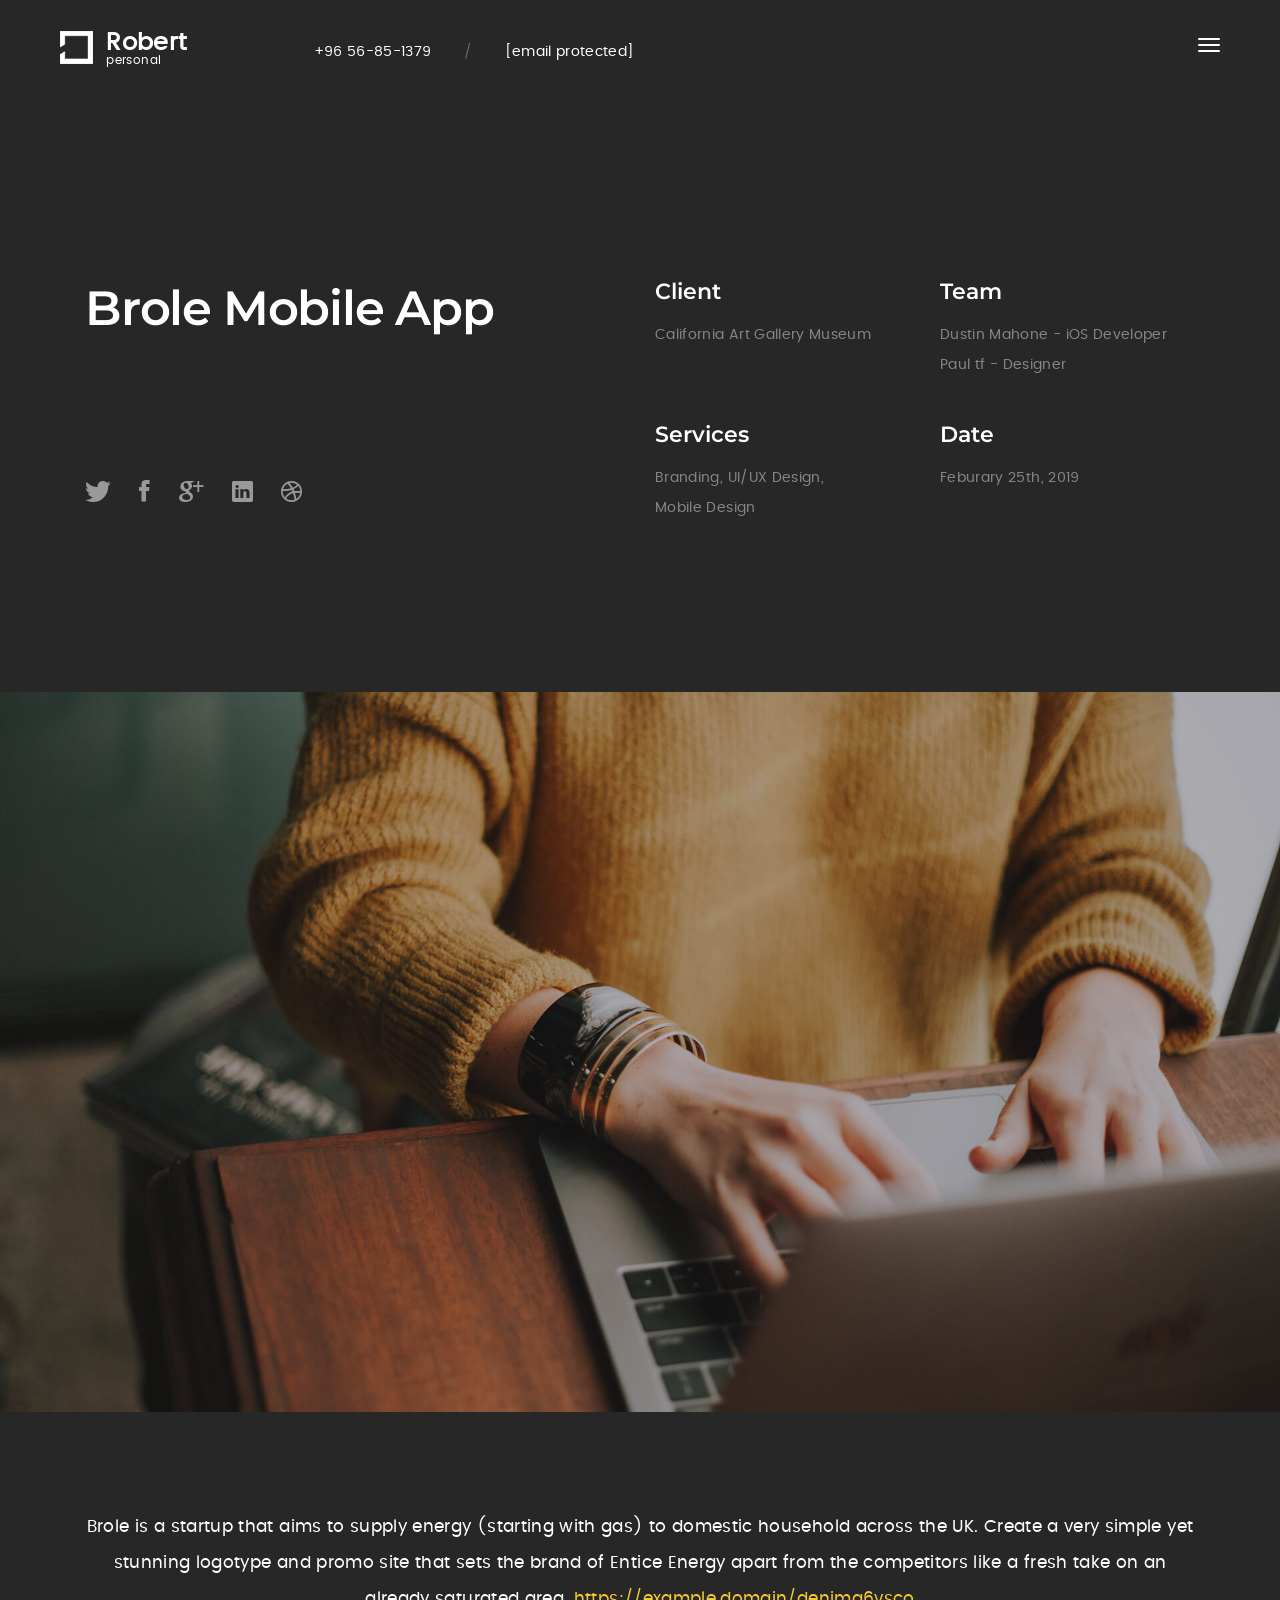
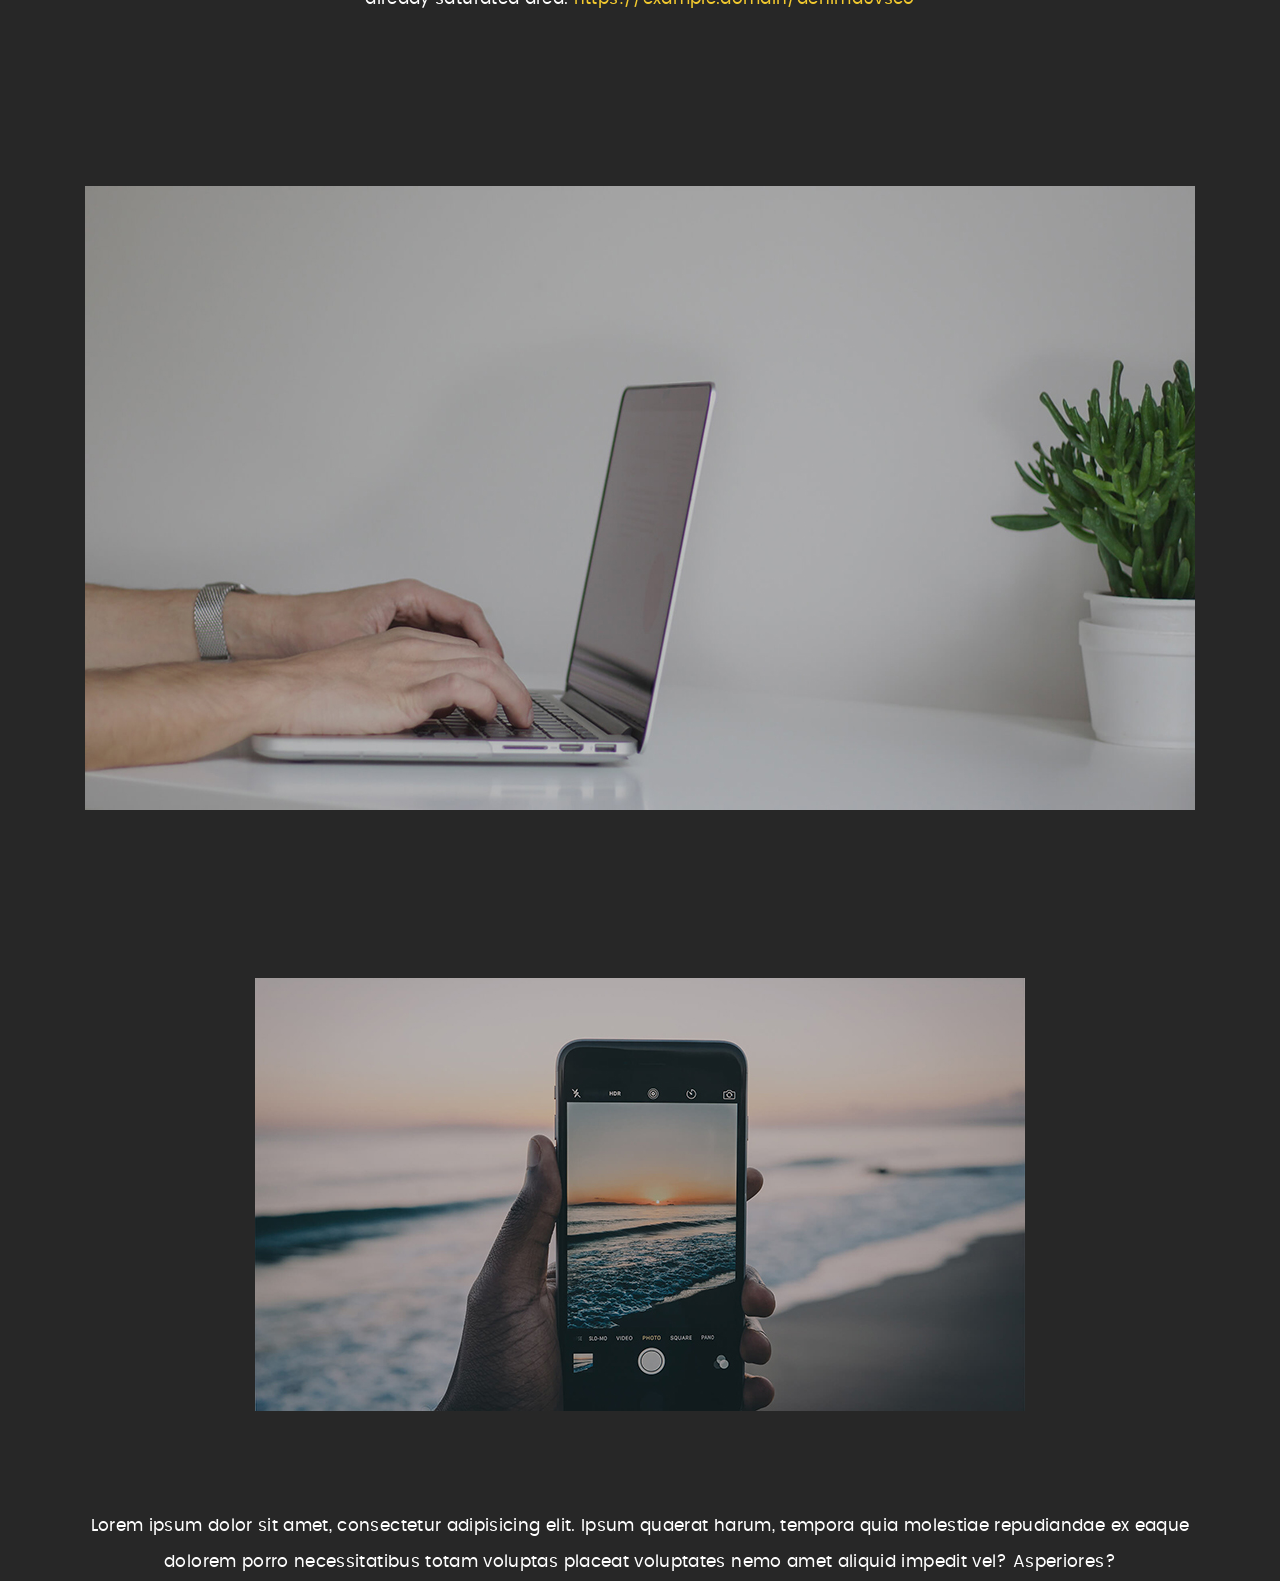
==== project-detail.html @ 03a59365 "New Portfolio website" ====
<!DOCTYPE HTML>
<html lang="en">

<!-- robert/project-detail.html  03:30:47 GMT -->
<head>
<meta charset="utf-8">
<meta name="viewport" content="width=device-width, initial-scale=1">
<meta name="description" content="">
<meta name="author" content="">

<link rel="shortcut icon" href="favicon.png">
<link rel="apple-touch-icon" href="apple-touch-icon.png">
<link rel="apple-touch-icon" sizes="72x72" href="apple-touch-icon-72x72.png">
<link rel="apple-touch-icon" sizes="114x114" href="apple-touch-icon-114x114.png">
<title>Robert - One page HTML Template</title>

<link href="https://fonts.googleapis.com/css?family=Montserrat:300,400,500,600,700&amp;display=swap" rel="stylesheet">
<link href="https://fonts.googleapis.com/css?family=Libre+Baskerville:400i&amp;display=swap" rel="stylesheet">
<link href="css/style.css" rel="stylesheet" media="screen">
</head>
<body>
<div class="animsition">
<div class="loader"><div class="spinner"><div class="double-bounce1"></div><div class="double-bounce2"></div></div></div>

<div class="click-capture"></div>

<div class="menu">
<span class="close-menu icon-cross2 right-boxed"></span>
<ul class="menu-list right-boxed">
<li data-menuanchor="page1">
<a href="index-2.html#page1">Home</a>
</li>
<li data-menuanchor="page2">
<a href="index-2.html#page2">About</a>
</li>
<li data-menuanchor="page3">
<a href="index-2.html#page3">Resume</a>
</li>
<li data-menuanchor="page4">
<a href="index-2.html#page4">Clients</a>
</li>
<li data-menuanchor="page5">
<a href="index-2.html#page5">Projects</a>
</li>
<li data-menuanchor="page6">
<a href="index-2.html#page6">Reviews</a>
</li>
<li data-menuanchor="page7">
<a href="index-2.html#page7">Contacts</a>
</li>
</ul>
<div class="menu-footer right-boxed">
<div class="social-list">
<a href="#" class="icon ion-social-twitter"></a>
<a href="#" class="icon ion-social-facebook"></a>
<a href="#" class="icon ion-social-googleplus"></a>
<a href="#" class="icon ion-social-linkedin"></a>
<a href="#" class="icon ion-social-dribbble-outline"></a>
</div>
<div class="copy"><a href="templateshub.net">Templates Hub</a></div>
</div>
</div>

<header class="navbar boxed">
<div class="navbar-bg"></div>
<a class="brand" href="#">
<img class="brand-img" alt="" src="images/brand.png">
<div class="brand-info">
<div class="brand-name">Robert</div>
<div class="brand-text">personal</div>
</div>
</a>
<button type="button" class="navbar-toggle" data-toggle="collapse" data-target="#navbar-collapse" aria-expanded="false">
<span class="icon-bar"></span>
<span class="icon-bar"></span>
<span class="icon-bar"></span>
</button>
<div class="contacts d-none d-md-block">
<div class="contact-item">
+96 56-85-1379
</div>
<div class="contact-item spacer">
/
</div>
<div class="contact-item">
<a href="http://paul-themes.com/cdn-cgi/l/email-protection#15767a7b6174766155677a777067613b767a78"><span class="__cf_email__" data-cfemail="ddbeb2b3a9bcbea99dafb2bfb8afa9f3beb2b0">[email&#160;protected]</span></a>
</div>
</div>
</header>
<div class="content">
<div class="container">
<div class="row row-project">
<div class="col-project-name col-md-6  mt-5 mb-5 mb-md-0">
<h1>Brole Mobile App</h1>
<div class="social-list social-list-detail">
<a href="#" class="icon ion-social-twitter"></a>
<a href="#" class="icon ion-social-facebook"></a>
<a href="#" class="icon ion-social-googleplus"></a>
<a href="#" class="icon ion-social-linkedin"></a>
<a href="#" class="icon ion-social-dribbble-outline"></a>
</div>
</div>
<div class="col-project-info col-md-6">
<div class="row">
<div class="col-md-6 mt-5">
<h5>Client</h5>
<p>California Art Gallery Museum</p>
</div>
<div class="col-md-6 mt-5">
<h5>Team</h5>
<p>Dustin Mahone - iOS Developer<br>
Paul tf - Designer
</p>
</div>
<div class="col-md-6 mt-5">
<h5>Services</h5>
<p>Branding, UI/UX Design,<br>Mobile Design</p>
</div>
<div class="col-md-6 mt-5">
<h5>Date</h5>
<p>Feburary 25th, 2019</p>
</div>
</div>
</div>
</div>
</div>
<img alt="" class="image-holder wow fadeIn" src="images/bg/project1.jpg">
<div class="container">
<p class="project-detail-text text-center">Brole is a startup that aims to supply energy (starting with gas) to domestic household across the UK. Create a very simple yet stunning logotype and promo site that sets the brand of Entice Energy apart from the competitors like a fresh take on an already saturated area. <a href="https://example.domain/denima6vsco" target="_blank" class="underline">https://example.domain/denima6vsco</a>
</p>
<img alt="" class="image-holder wow fadeInLeft" src="images/bg/project1-1.jpg">
<img alt="" class="image-holder wow fadeInRight" src="images/bg/project1-2.jpg">
<p class="project-detail-text text-center">Lorem ipsum dolor sit amet, consectetur adipisicing elit. Ipsum quaerat harum, tempora quia molestiae repudiandae ex eaque dolorem porro necessitatibus totam voluptas placeat voluptates nemo amet aliquid impedit vel? Asperiores?
</p>
</div>
</div>
</div>

<script data-cfasync="false" src="../../cdn-cgi/scripts/5c5dd728/cloudflare-static/email-decode.min.js"></script><script src="js/jquery.min.js"></script>
<script src="js/wow.min.js"></script>
<script src="js/jquery.magnific-popup.min.js"></script>
<script src="js/smoothscroll.js"></script>
<script src="js/animsition.js"></script>

<script src="js/scripts.js"></script>
</body>

<!-- robert/project-detail.html  03:30:50 GMT -->
</html>
---- css/style.css ----
@import 'bootstrap.min.css';@import 'bootstrap-grid.min.css';@import 'animate.css';@import 'ionicons.min.css';@import 'linearicons.css';@import 'animsition.css';@import 'magnific-popup.css';@import 'magnific-popup.css';@import 'jquery.pagepiling.css';@import 'owl.carousel.css';html{font-size:12px;-webkit-font-smoothing:antialiased}body{font-family:poppins,sans-serif;font-size:1rem;font-weight:400;letter-spacing:.025em;line-height:2.1428;color:#868686;background:#272727;-webkit-overflow-scrolling:touch}::-webkit-scrollbar{width:8px;height:8px}::-webkit-scrollbar-thumb{cursor:pointer;background:#f3ca2f}::selection{background-color:#f3ca2f;color:#fff}-webkit-::selection{background-color:#f3ca2f;color:#fff}::-moz-selection{background-color:#f3ca2f;color:#fff}@font-face{font-family:poppins;src:url(../fonts/poppins-regular-webfont.html) format('woff2'),url(../fonts/poppins-regular-webfont.woff) format('woff');font-weight:400;font-style:normal}h1,.h1{font-family:montserrat,sans-serif;font-weight:700;font-size:3.428rem;line-height:1.2;font-weight:600;color:#fff;letter-spacing:-.025em;margin:.5em 0}h2,.h2{font-family:montserrat,sans-serif;font-weight:600;font-size:2.571rem;line-height:1.166;color:#fff;letter-spacing:0;margin:2.6rem 0}h3,.h3{font-family:montserrat,sans-serif;font-weight:600;font-size:2.142rem;line-height:1.2;letter-spacing:-.05em;color:#fff;margin:2.6rem 0}h4,.h4{font-family:montserrat,sans-serif;font-weight:600;font-size:1.714rem;line-height:1.25;letter-spacing:.025em;color:#fff;margin:2.6rem 0}h5,.h5{font-family:montserrat,sans-serif;font-weight:600;font-size:1.571rem;line-height:1.1;letter-spacing:0;color:#fff;margin:2.6rem 0}h6,.h6{font-family:montserrat,sans-serif;font-weight:600;font-size:1.285rem;line-height:1.3333;letter-spacing:0;color:#fff;margin:2.6rem 0}h1 a,.h1 a,h2 a,.h2 a,h3 a,.h3 a,h4 a,.h4 a,h5 a,.h5 a,h6 a,.h6 a{color:inherit}h1 a:hover,.h1 a:hover,h2 a:hover,.h2 a:hover,h3 a:hover,.h3 a:hover,h4 a:hover,.h4 a:hover,h5 a:hover,.h5 a:hover,h6 a:hover,.h6 a:hover{text-decoration:none}strong{font-weight:600}p,blockquote{margin-bottom:2.6rem}blockquote{font-size:1.714rem;letter-spacing:.025em;line-height:1.5;padding:0;width:80%;padding-left:6.8rem;border-left:.3rem solid #f3ca2f;margin-top:5rem;color:#fff}cite{display:block;color:#fff;font-weight:600;letter-spacing:0;font-style:normal}a{color:#f3ca2f;-webkit-transition:color .3s ease-out;-o-transition:color .3s ease-out;transition:color .3s ease-out}a:hover{color:#f3ca2f;outline:none}a:focus{text-decoration:none}input[type=text],input[type=address],input[type=url],input[type=password],input[type=email],input[type=search],input[type=tel],textarea{display:inline-block;width:100%;font-size:1rem;border-radius:.75em;color:#fff;background-color:#333;border:0;border-radius:0;padding:.7rem 1rem;-webkit-box-shadow:0 0 25px rgba(0,0,0,.5);box-shadow:0 0 25px rgba(0,0,0,.5);-webkit-appearance:none;-webkit-transition:all .15s;-o-transition:all .15s;transition:all .15s}textarea{padding-top:.8rem;height:15rem;resize:none;-webkit-transition:all .3s;-o-transition:all .3s;transition:all .3s}input[type=text]:focus,input[type=address]:focus,input[type=url]:focus,input[type=password]:focus,input[type=email]:focus,input[type=search]:focus,input[type=tel]:focus,textarea:focus{border-color:#f3ca2f;outline:0;color:#fff}input::-moz-placeholder{color:#999;opacity:1}input:-ms-input-placeholder{color:#999}input::-webkit-input-placeholder{color:#999}textarea::-moz-placeholder{color:#999;opacity:1}textarea:-ms-input-placeholder{color:#999}textarea::-webkit-input-placeholder{color:#999}.form-group{margin-bottom:30px}label.error{color:#fff;margin:.8rem 0 0}.btn{color:#fff;letter-spacing:.025em;font-size:1rem;display:inline-block;border:0;border-radius:0;padding:1.1em 2.28em 1em;background-color:#000;text-decoration:none;-webkit-transition:all .3s ease-out!important;transition:all .3s ease-out!important}.btn:hover,.btn:focus{background-color:#f3ca2f;color:#fff;-webkit-box-shadow:none;box-shadow:none;outline:none!important}.icon{display:inline-block}.ion-ios-play{width:3rem;height:3rem;padding-left:.2rem;line-height:3rem;text-align:center;border:1px solid #fff;border-radius:50%;font-size:1rem;margin-top:4rem;color:#fff;transition:all .3s ease-out}.ion-ios-play:hover{color:#ffeb00;border:1px solid #ffeb00}.animsition{position:absolute;z-index:100;left:0;width:100%;top:0;height:100%}.loader{position:fixed;overflow:hidden;z-index:101;left:0;top:0;width:100%;height:100%;background:#272727;color:#4b4b4b;text-align:center}.spinner{position:absolute;top:50%;left:50%;width:50px;height:50px;-webkit-transform:translate(-50%,-50%);-moz-transform:translate(-50%,-50%);-ms-transform:translate(-50%,-50%);-o-transform:translate(-50%,-50%);transform:translate(-50%,-50%)}.double-bounce1,.double-bounce2{width:100%;height:100%;border-radius:50%;background-color:#f3ca2f;opacity:.6;position:absolute;top:0;left:0;-webkit-animation:sk-bounce 2s infinite ease-in-out;animation:sk-bounce 2s infinite ease-in-out}.double-bounce2{-webkit-animation-delay:-1s;animation-delay:-1s}@-webkit-keyframes sk-bounce{0%,100%{-webkit-transform:scale(0)}50%{-webkit-transform:scale(1)}}@keyframes sk-bounce{0%,100%{transform:scale(0);-webkit-transform:scale(0)}50%{transform:scale(1);-webkit-transform:scale(1)}}.text-muted{color:#999!important}.text-white{color:#fff}.text-primary{color:#ffeb00!important}.masked{position:relative}.masked:before{content:'';position:absolute;left:0;top:0;width:100%;height:100%;background:#000;opacity:.1}.navbar{position:absolute;display:block;z-index:10;left:0;top:0;width:100%;padding-top:2.7rem;height:7rem;color:#fff;margin:0;border-radius:0}.navbar .brand{float:left;margin-top:-.5rem;-webkit-transition:none;-o-transition:none;transition:none}.brand{line-height:1.6;color:#fff;display:inline-block}a.brand:hover,a.brand:focus{text-decoration:none;color:#fff}.brand img{display:inline-block;vertical-align:top;margin-right:.65rem;height:2.356rem}.brand-info{display:inline-block}.brand-name{font-weight:600;font-size:1.714rem;line-height:1}.brand-text{font-size:.857rem;font-weight:300;margin-top:-.3rem}.navbar-toggle{float:right;display:block;margin:0;padding:0;border-radius:0;background:0 0;border:0}.navbar-toggle:focus{outline:none}.navbar-toggle .icon-bar{background-color:#fff;-webkit-transition:all .3s ease;-o-transition:all .3s ease;transition:all .3s ease;display:block;width:22px;height:2px;border-radius:1px}.navbar-toggle .icon-bar+.icon-bar{margin-top:4px}.navbar-toggle:hover .icon-bar{background-color:#f3ca2f}.navbar .social-list{float:right;margin-right:10%}.social-list{overflow:hidden}.social-list-bottom{display:none;position:absolute;z-index:10;right:0;bottom:2.4rem;color:#000}.social-list a{float:left;font-size:1.428rem;line-height:1;color:#fff;margin-left:2rem}.social-list a:first-child{margin-left:0}.social-list a:hover{color:#f3ca2f;text-decoration:none}.navbar-spacer{float:right;margin:-1rem 4.5rem 0;width:1px;height:3.3rem;background-color:#3c3c3c}.navbar-address{float:right;font-weight:600;text-transform:uppercase}.contacts{float:left;margin-left:9rem}.contacts .contact-item{display:inline-block;color:#fff;margin-right:2rem}.contacts .contact-item a{color:#fff}.contacts .contact-item.spacer{opacity:.3}.contact-address{margin-top:5rem}.contact-address .mail{text-decoration:underline}#success,#error{display:none}.form-group-message{display:none}.click-capture{position:fixed;top:0;left:0;width:100%;height:100%;visibility:hidden;z-index:99;opacity:0;background:rgba(0,0,0,.3);transition:opacity .5s}.menu{position:fixed;top:0;bottom:0;right:0;width:100%;z-index:101;background-color:#272727;-webkit-transform:translateX(100%);-ms-transform:translateX(100%);-o-transform:translateX(100%);transform:translateX(100%);-webkit-transition:all .6s ease;-o-transition:all .6s ease;transition:all .6s ease}.close-menu{position:absolute;z-index:2;top:2.3rem;font-size:1.6rem;line-height:1;color:#fff;cursor:pointer;-webkit-transition:all .3s ease;-o-transition:all .3s ease;transition:all .3s ease}.close-menu:hover{color:#f3ca2f}.menu .menu-lang{opacity:0;position:absolute;opacity:0;left:15%;top:3rem;text-transform:uppercase;-webkit-transform:translateY(3rem);-ms-transform:translateY(3rem);-o-transform:translateY(3rem);transform:translateY(3rem);-webkit-transition:transform .5s .4s ease,opacity .5s .4s ease,color .3s ease;-o-transition:transform .5s .4s ease,opacity .5s .4s ease,color .3s ease;transition:transform .5s .4s ease,opacity .5s .4s ease,color .3s ease}.menu-lang a{display:inline-block;margin-left:1.5rem;color:#7e7e7e}.menu-lang a:first-child{margin-left:0}.menu-lang .active,.menu-lang a:hover{color:#f3ca2f;text-decoration:none}.menu-list{opacity:0;position:absolute;left:0;top:5rem;bottom:10.5rem;padding-left:15%;overflow-x:hidden;overflow-y:auto;-webkit-overflow-scrolling:touch;overflow-scrolling:touch;font-weight:600;letter-spacing:-.025rem;list-style:none;margin:0;-webkit-transform:translateY(3rem);-ms-transform:translateY(3rem);-o-transform:translateY(3rem);transform:translateY(3rem);-webkit-transition:transform .5s .6s ease,opacity .5s .6s ease;-o-transition:transform .5s .6s ease,opacity .5s .6s ease;transition:transform .5s .6s ease,opacity .5s .6s ease}.menu-list li a{color:#999}.menu-list .active>a,.menu-list li a:hover{text-decoration:none;color:#fff}.menu-list>li{font-size:1.65rem;line-height:1}.menu-list>li{margin-top:2.7rem}.menu-list>li:first-child{margin-top:0}.menu-list ul{display:none;list-style:none;padding:0;margin:0}.menu-list ul li{font-size:1.142rem;margin-top:1.142rem}.menu-list ul li:first-child{margin-top:2.4rem}.menu-footer{position:absolute;left:15%;bottom:4rem}.menu-footer .social-list{opacity:0;-webkit-transform:translateY(3rem);-ms-transform:translateY(3rem);-o-transform:translateY(3rem);transform:translateY(3rem);-webkit-transition:all .5s .7s ease;-o-transition:all .5s .7s ease;transition:all .5s .7s ease}.menu-footer .social-list a{color:#7e7e7e;margin:0;margin-right:2.7rem}.menu-footer .social-list a:last-child{margin-right:0}.menu-footer .social-list a:hover{color:#f3ca2f}.menu-footer .copy{opacity:0;display:none;margin-top:3.2rem;color:#fff;line-height:1.71rem;-webkit-transform:translateY(2rem);-ms-transform:translateY(2rem);-o-transform:translateY(2rem);transform:translateY(2rem);-webkit-transition:all .5s .9s ease;-o-transition:all .5s .9s ease;transition:all .5s .9s ease}.menu-is-opened .click-capture{visibility:visible;opacity:1}.menu-is-opened .menu{-webkit-transform:translateX(0);-ms-transform:translateX(0);-o-transform:translateX(0);transform:translateX(0);box-shadow:0 0 25px rgba(0,0,0,.07)}.menu-is-opened .menu .menu-lang,.menu-is-opened .menu-list,.menu-is-opened .menu .menu-footer .social-list,.menu-is-opened .menu .menu-footer .copy{-webkit-transform:translate(0);-ms-transform:translate(0);-o-transform:translate(0);transform:translate(0);opacity:1}.menu-is-closed .menu .menu-lang,.menu-is-closed .menu .menu-list,.menu-is-closed .menu .menu-footer .social-list,.menu-is-closed .menu .menu-footer .copy{opacity:0;-webkit-transition-delay:0s;-o-transition-delay:0s;transition-delay:0s}.boxed{padding-left:1.7rem;padding-right:1.7rem}.left-boxed{left:1.7rem}.right-boxed{right:1.7rem}.copy-bottom{display:none;position:absolute;z-index:10;left:0;bottom:2.4rem;color:#000}.copy-bottom.white{color:#fff}#pp-nav{z-index:100;width:2.1428rem;margin-top:0!important;-webkit-transform:translateY(-50%);-ms-transform:translateY(-50%);-o-transform:translateY(-50%);transform:translateY(-50%)}#pp-nav .pp-nav-up,#pp-nav .pp-nav-down{display:none;font-size:2.1428rem;cursor:pointer;color:#000;-webkit-transition:all .3s ease;-o-transition:all .3s ease;transition:all .3s ease}#pp-nav .pp-nav-up{margin-bottom:3.5rem}#pp-nav .pp-nav-down{margin-top:3.5rem}#pp-nav li,.pp-slidesNav li{margin:1.928rem auto;width:10px;height:10px}#pp-nav span,.pp-slidesNav span{left:0;top:0;cursor:pointer;width:10px;height:10px;background:#000;border:0;-webkit-transition:all .3s ease;-o-transition:all .3s ease;transition:all .3s ease}#pp-nav .pp-nav-up:hover,#pp-nav .pp-nav-down:hover,#pp-nav.white .pp-nav-up:hover,#pp-nav.white .pp-nav-down:hover{color:#ffeb00}#pp-nav.white .pp-nav-up,#pp-nav.white .pp-nav-down{color:#fff}#pp-nav.white span,.pp-slidesNav span{background:#fff}#pp-nav li .active span,.pp-slidesNav .active span,#pp-nav span:hover,.pp-slidesNav span:hover{background:#ffeb00}.pagepiling .section{background:#272727;padding-top:10.3rem;padding-bottom:6rem}.pagepiling .pp-scrollable{padding:0;overflow-x:hidden}.pp-scrollable.section-1 .vertical-centred{padding-top:7rem}.pp-scrollable .vertical-centred{padding-top:10.3rem;padding-bottom:6rem}.scroll-wrap{position:relative;min-height:100%}.scrollable-content{white-space:nowrap;width:100%;font-size:0}.scrollable-content:before{content:'';display:inline-block;height:100vh;vertical-align:middle}.vertical-centred{width:100%;height:100%;display:inline-block;vertical-align:middle;white-space:normal;font-size:1rem}.boxed-inner{position:relative;padding:0}.section-bg{position:absolute;left:0;top:0;width:100%;height:100%;background-size:cover;background-position:center}.vertical-title{position:absolute;white-space:nowrap;width:0;top:-.55rem;left:4.9rem;font-weight:600;text-transform:uppercase;letter-spacing:.1em;-webkit-transform:rotate(-90deg);-ms-transform:rotate(-90deg);-o-transform:rotate(-90deg);transform:rotate(-90deg)}.vertical-title span{display:block;float:right}.section .intro{opacity:0;-webkit-transition:opacity 1s .3s ease;-o-transition:opacity 1s .3s ease;transition:opacity 1s .3s ease}.section .intro{-webkit-transform:translateY(7rem);-ms-transform:translateY(7rem);-o-transform:translateY(7rem);transform:translateY(7rem);-webkit-transition:all .35s .6s ease;-o-transition:all .35s .6s ease;transition:all .35s .6s ease}.section.active .intro{opacity:1;-webkit-transform:translateY(0);-ms-transform:translateY(0);-o-transform:translateY(0);transform:translateY(0)}.subtitle-top{line-height:1.714;margin-top:0;margin-bottom:2.8rem;letter-spacing:.1em}.title-uppercase{text-transform:uppercase;letter-spacing:-.025em;line-height:1.33333;margin:0 0 3rem}.display-1{font-size:4.28rem;line-height:1;letter-spacing:-.05em;margin:0}.display-2{font-size:5.14rem;font-weight:600;line-height:1;letter-spacing:-.05em;margin:0;text-transform:uppercase}.text-texture{font-size:35rem;line-height:1;font-weight:800;display:inline-block;background-image:url(../images/bg/texture.jpg);background-position:50% 50%;-webkit-background-clip:text;-webkit-text-fill-color:transparent}.experience-box{position:relative;white-space:nowrap}@media(min-width:992px){.experience-box{margin-top:6rem}}.experience-border{position:absolute;display:inline-block;vertical-align:middle;width:20.15rem;height:41.15rem;border:.657rem solid #ffeb00;left:5rem;top:-2rem}.experience-content{display:inline-block;vertical-align:middle;position:relative}.experience-number{display:inline-block;vertical-align:middle;font-size:42.142rem;line-height:1;font-weight:600;color:#fff}.experience-info{display:inline-block;vertical-align:middle;margin:-4rem 0 5rem .8rem;font-size:1.57rem;line-height:1.181;color:#fff}@media(min-width:576px){.experience-info{margin-top:-1px}}.progress-bars{margin-top:4rem}.progress{height:5px;margin-bottom:50px}.progress:last-child{margin-bottom:0}.progress-bar{background-color:#ffeb00}.resume-title{position:relative;color:#fff;margin:0 0 2rem}.resume-row{position:relative}.resume-type{position:relative;margin:1rem 0;padding:1rem;background:#272727;top:-.2rem}.resume-study{margin-bottom:1rem}.resume-date{font-size:.9rem;margin-bottom:2rem}.resume-text{opacity:.6}.resume-text.last{margin-bottom:0}.resume-row{margin-bottom:4rem}.row-partners{margin:-5rem -5rem 0}.col-partner{padding:0 5rem;margin-top:5rem;text-align:center}.col-partner img{margin:0 auto;max-width:100%;opacity:.4}.col-partner:hover img{opacity:1;-webkit-transition:all .5s;-o-transition:all .5s;transition:all .5s}.bg-changer{position:absolute;left:0;width:100%;height:100%;overflow:hidden}.bg-changer .section-bg{opacity:0;will-change:opacity,transform;-webkit-transform:scale(1);-ms-transform:scale(1);-o-transform:scale(1);transform:scale(1);-webkit-transition:opacity .5s .2s ease,transform 5s .2s ease;-o-transition:opacity .5s .2s ease,transform 5s .2s ease;transition:opacity .5s .2s ease,transform 5s .2s ease}.bg-changer .active{opacity:1;-webkit-transform:scale(1.05);-ms-transform:scale(1.05);-o-transform:scale(1.05);transform:scale(1.05)}.bg-changer .section-bg:first-child{opacity:1}.row-project-box{margin-top:-6rem}.col-project-box{margin-top:10rem}.project-box{display:block;position:relative;-webkit-transition:all .3s ease;-o-transition:all .3s ease;transition:all .3s ease}.project-box:before{content:'';position:absolute;right:100%;margin-right:20px;width:15px;top:8px;border-top:1px solid #fff}.project-box:after{content:'';position:absolute;top:1px;height:15px;right:100%;margin-right:27px;border-left:1px solid #fff}.project-box h5{margin:0;color:#fff;font-size:1.8rem;font-weight:300}.project-category{color:#fff;margin-top:.5rem}.project-box:hover{color:#ffeb00;text-decoration:none}.project-box:hover h5{color:#ffeb00!important}.project-box:hover .project-category{color:#fff}.link-arrow{float:right;margin-top:-2.2rem}.link-arrow.h5{text-transform:uppercase;letter-spacing:-.025rem;margin-bottom:0}.link-arrow.h5 .icon-chevron-right{font-size:1.8rem;margin-top:-.6rem}.section-2 .vertical-title{margin-top:8rem}.section-3 .link-arrow.h5{margin-top:4rem}.section-4 h2{margin-bottom:7rem}.icon-quote{display:inline-block;margin-top:-.6rem;color:#ffeb00;width:5rem;height:5rem;line-height:4.2rem;text-align:center;border:2px solid #ffeb00;border-radius:50%;font-size:2.454rem;margin-bottom:5rem}.review-carousel .text{font-family:libre baskerville,serif;font-size:1.342rem;line-height:1.875}.review-author{margin-top:5.7rem}.author-name{font-size:1.2857rem;line-height:1.333;font-weight:600}.review-carousel .owl-nav{position:relative;top:0;margin-top:7.7vh;-webkit-transform:none;-ms-transform:none;-o-transform:none;transform:none}.review-carousel .owl-prev,.review-carousel .owl-next{font-size:1.2857rem;width:3.57rem;height:3.57rem;line-height:3.57rem;border:1px solid #fff;color:#fff;text-align:center;margin-right:.857rem}.review-carousel .owl-prev:before{font-family:linearicons;content:"\e93b"}.review-carousel .owl-next:before{font-family:linearicons;content:"\e93c"}.review-carousel .owl-prev:hover,.review-carousel .owl-next:hover{background:#fff;color:#000}.review-carousel .owl-prev.disabled,.review-carousel .owl-next.disabled{cursor:default}.review-carousel .owl-prev.disabled:hover,.review-carousel .owl-next.disabled:hover{background:0 0;color:#fff}.owl-dots{margin-top:5rem}.owl-dot{display:inline-block}.owl-dot span{display:block;width:12px;height:12px;border:#ffeb00 1px solid;position:relative;margin:5px;border-radius:50%}.owl-dot.active span{background:#ffeb00}.content{padding-top:17rem}.row-project{margin-bottom:10rem}.image-holder{display:block;margin:12rem auto 7rem;max-width:100%}.social-list-detail{margin-top:10rem}.social-list-detail a{font-size:2rem;color:#999}.social-list-detail a:hover{color:#fff}.col-project-name h1{margin-top:0}.col-project-info p{margin-bottom:0}.col-project-info h5{margin-top:0;margin-bottom:1.2rem}.project-detail-text{color:#fff;font-size:1.2rem;margin-bottom:5rem}@media(min-width:576px){.menu{width:50%}}@media(min-width:768px){html{font-size:13px}.menu{width:50%}.boxed{padding-left:3rem;padding-right:3rem}.boxed-inner{padding-left:0}.right-boxed{right:3rem}.left-boxed{left:3rem}.section-about{padding-top:12rem}}@media(min-width:992px){html{font-size:14px}.menu{width:35%;max-width:35rem}.boxed{padding-left:4.2857rem;padding-right:4.2857rem}.right-boxed{right:4.2857rem}.left-boxed{left:4.2857rem}}@media(min-height:500px){#pp-nav .pp-nav-up,#pp-nav .pp-nav-down{display:block}}@media(min-height:600px){.menu .menu-lang{top:7rem}.menu-list{top:9rem;bottom:20rem}.menu-list>li{font-size:1.7rem}.menu-footer{bottom:6rem}.menu-footer .copy{display:block}}@media(min-height:700px){.copy-bottom{display:block}.social-list-bottom{display:block}}
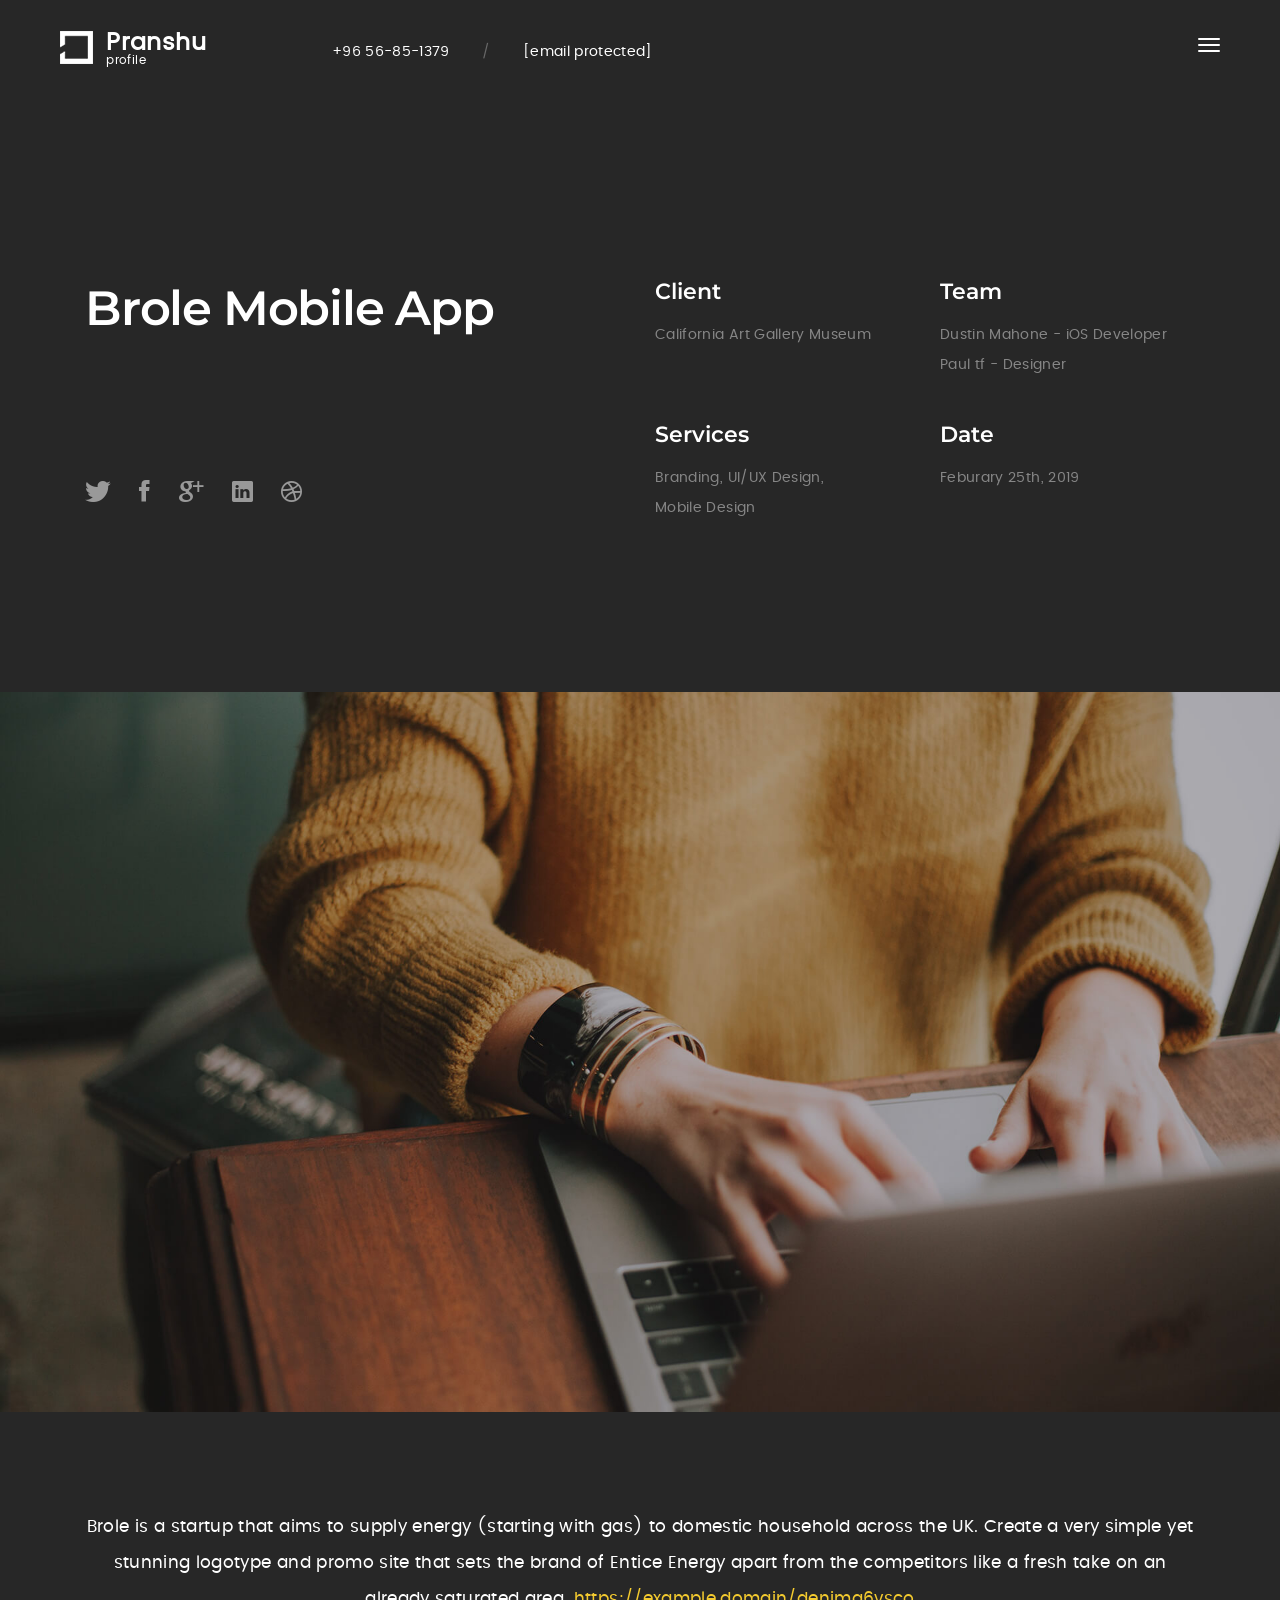
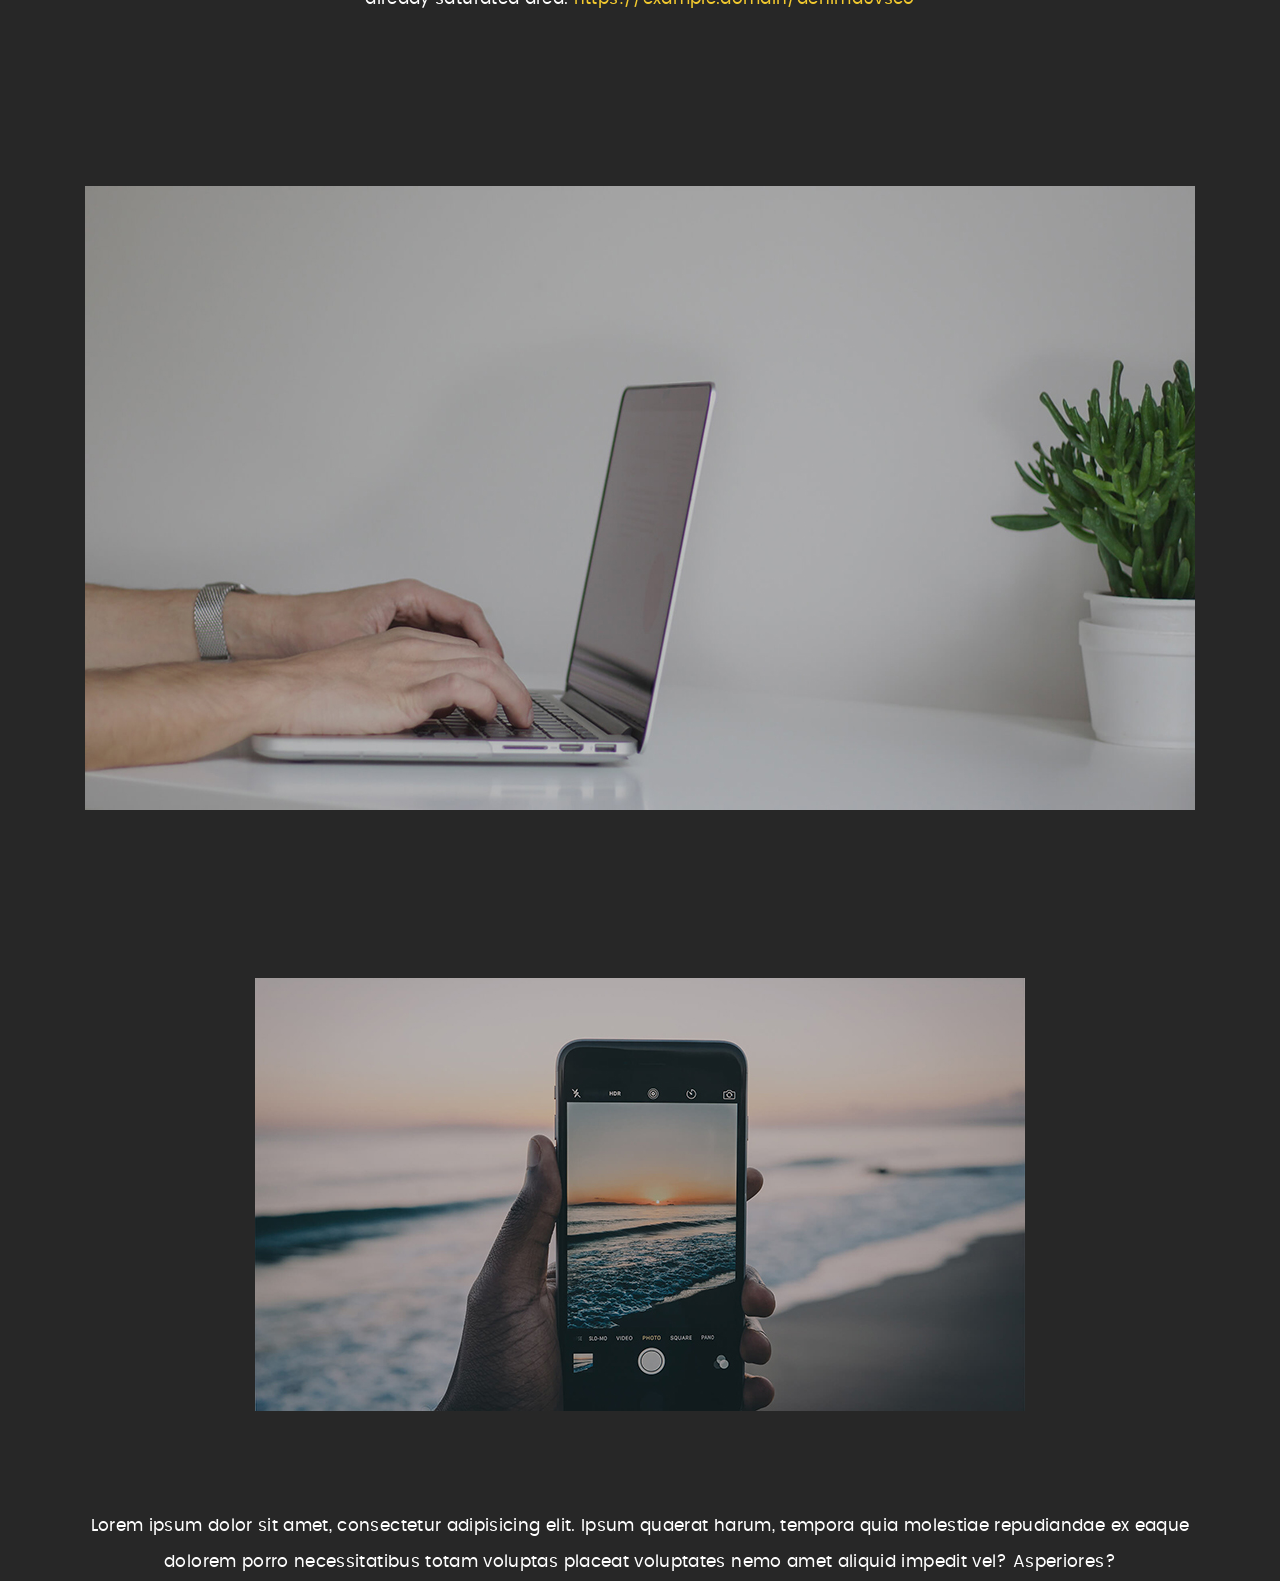
==== commit 3f384774: "Update project-detail.html" ====
--- a/project-detail.html
+++ b/project-detail.html
@@ -12,7 +12,7 @@
 <link rel="apple-touch-icon" href="apple-touch-icon.png">
 <link rel="apple-touch-icon" sizes="72x72" href="apple-touch-icon-72x72.png">
 <link rel="apple-touch-icon" sizes="114x114" href="apple-touch-icon-114x114.png">
-<title>Robert - One page HTML Template</title>
+<title>Pranshu Profile</title>
 
 <link href="https://fonts.googleapis.com/css?family=Montserrat:300,400,500,600,700&amp;display=swap" rel="stylesheet">
 <link href="https://fonts.googleapis.com/css?family=Libre+Baskerville:400i&amp;display=swap" rel="stylesheet">
@@ -66,8 +66,8 @@
 <a class="brand" href="#">
 <img class="brand-img" alt="" src="images/brand.png">
 <div class="brand-info">
-<div class="brand-name">Robert</div>
-<div class="brand-text">personal</div>
+<div class="brand-name">Pranshu</div>
+<div class="brand-text">profile</div>
 </div>
 </a>
 <button type="button" class="navbar-toggle" data-toggle="collapse" data-target="#navbar-collapse" aria-expanded="false">
@@ -146,4 +146,4 @@
 </body>
 
 <!-- robert/project-detail.html  03:30:50 GMT -->
-</html>+</html>
